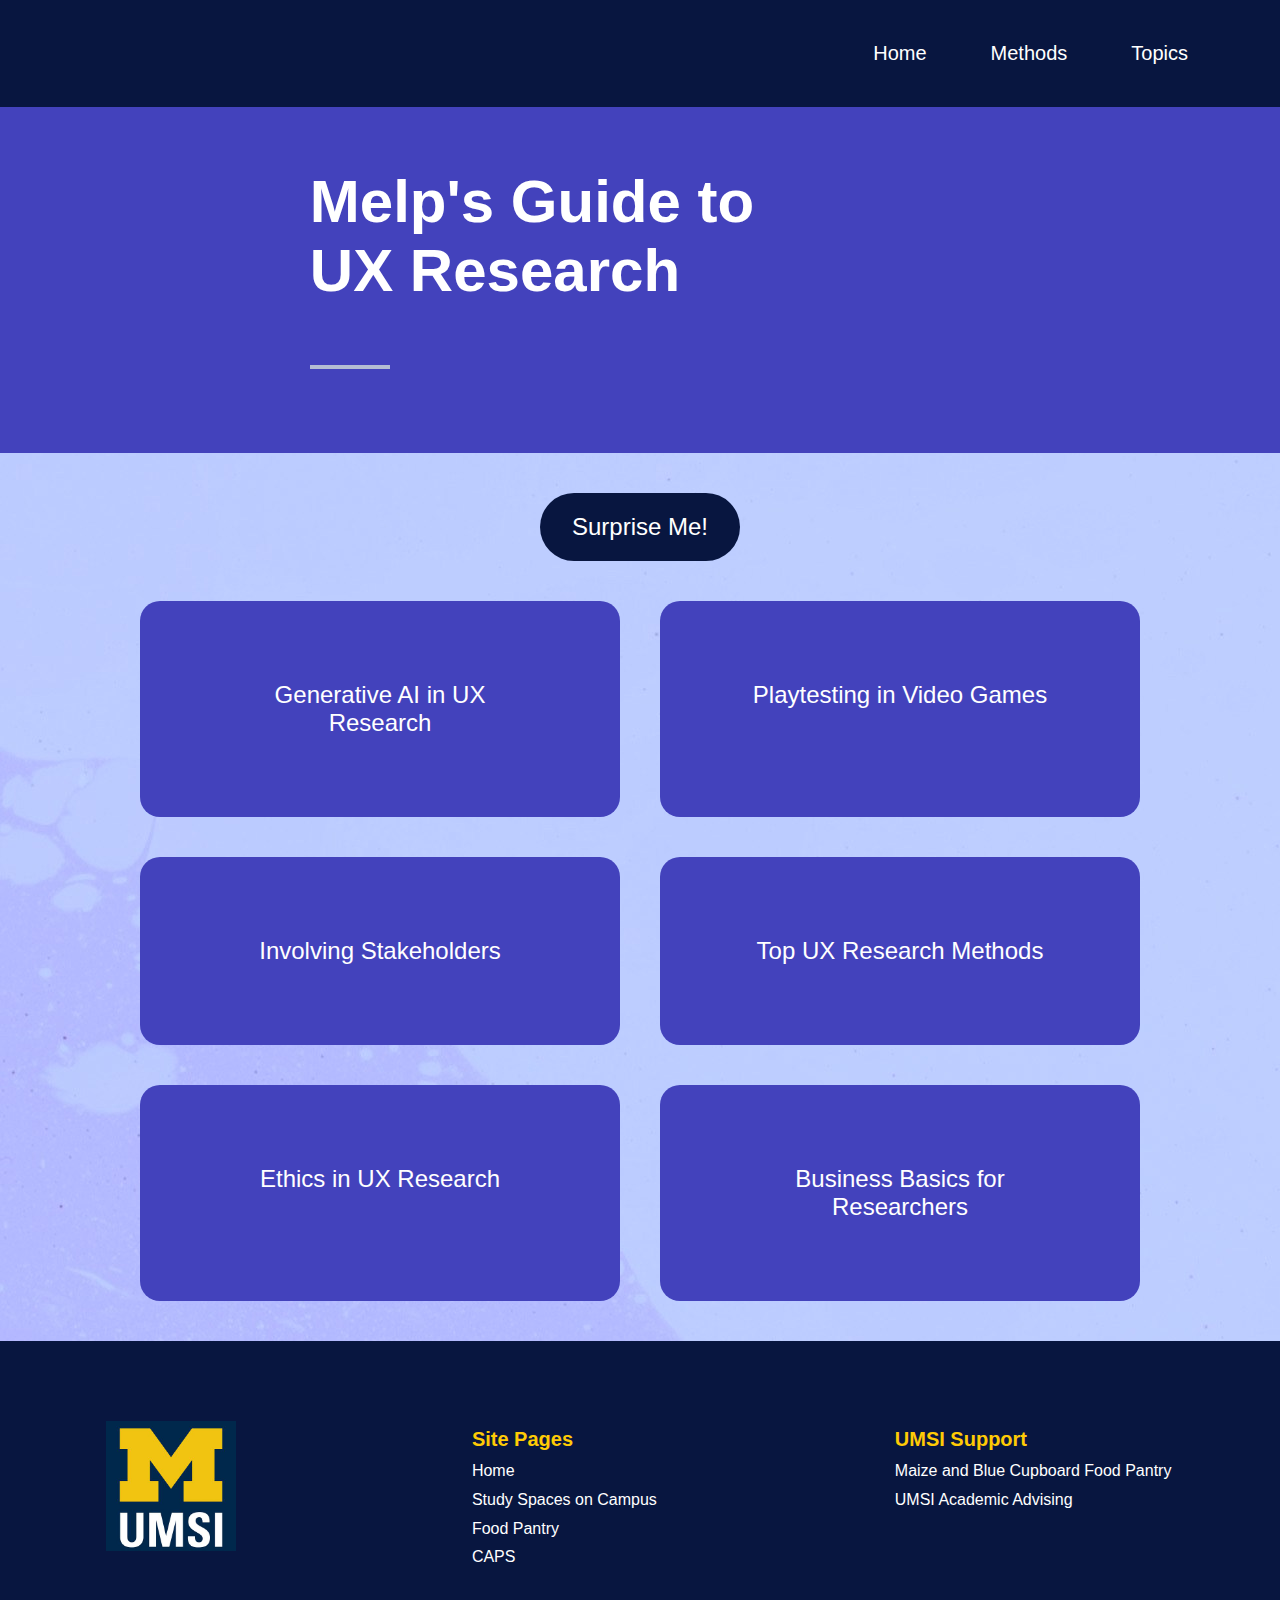
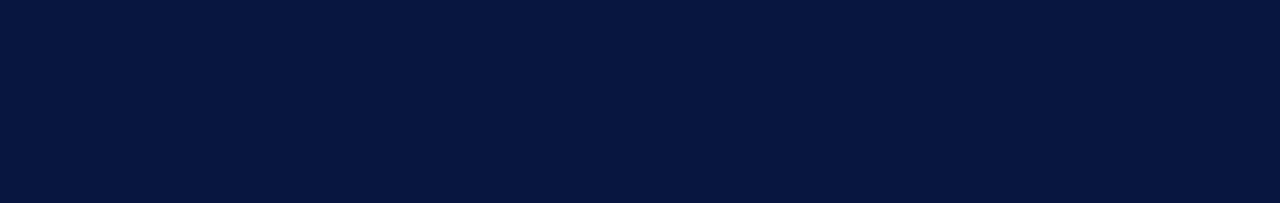
==== index.html @ e7c77e40 "initial commit for testing" ====
<!DOCTYPE html>
<html lang="en">
<head>
    <meta charset="UTF-8">
    <meta name="viewport" content="width=device-width, initial-scale=1.0">
    <link rel="stylesheet" href="css/html5reset.css">
    <link rel="stylesheet" href="css/style.css">
    <script src="index.js" defer></script>
    <title>Student Success Portal</title>
</head>
<body>
    <div class="skip">
        <a href="#main">Skip to Main Content</a>
    </div>
    <header class="header-container">
        
        <nav class="topBotomBordersIn">
            <ul>
                <li class="active"><a href = "index.html">Home</a></li>

                <!-- Code referenced from WS Schools -->
                <li class = "dropdown"><a href="#">Methods</a>
                    <!-- First Tier Drop Down -->
                    <div class="dropdown-content">
                        
                        <a href="methods.html">Methods</a>
                        <a href = "gen-ai.html">Gen AI</a>
                        <a href="games-uxr.html">Games</a>
                    </div>
                </li> 

                <li class = "dropdown"><a href="#">Topics</a>
                    <!-- First Tier Drop Down -->
                    <div class="dropdown-content">
                        
                        
                        <a href="stakeholders.html">Stakeholders</a>
                        <a href = "ethics.html">Ethics</a>
                        <a href = "business.html">Business</a>
                    </div>
                </li> 
            </ul>
        </nav>
          
        <!-- <img class="header-logo" src="images/UMSI_signature_vertical_informal_solidblue.jpg" alt="UMSI Logo"> -->
        <div class="title_section">
            <h1>Melp's Guide to <br> UX Research</h1>
            <div> </div>
        </div>
        
        

    </header>

    <article>
        <main class="container" id = "main">
            <a class="surprise" src="">Surprise Me!</a>
            
            <a class="article_link" href = "gen-ai.html">Generative AI in UX Research</a>

            <a class="article_link" href = "games-uxr.html">Playtesting in Video Games</a>

            <a class="article_link" href = "stakeholders.html">Involving Stakeholders</a>

            <a class="article_link" href = "methods.html">Top UX Research Methods</a>

            <a class="article_link" href = "ethics.html">Ethics in UX Research</a>

            <a class="article_link" href = "business.html">Business Basics for Researchers</a>

        </main>
    </article>

    <div w3-include-html="./footer.html"></div>

</body>
</html>
---- css/style.css ----
body {
    background-color: #F7F9FB;
    /* background-image: url("../images/bg2.png"); */
    /* Photo by Marjan Blan on Unsplash */
    background-image: url("../images/pawel-czerwinski-Q4X078YTABg-unsplash.jpg");

    /* Photo by Kseniya Lapteva,  Pawel Czerwinski on Unsplash */

      
    /* opacity: 0.5; */
    color: #000000;
    font-family: Arial, Helvetica, sans-serif;
  }

footer {
  width: 100%;
  padding: 20px;
  background-color: #081640;
  color: #ffffff;
}

h1 {
  font-size: 60px;
  font-weight: 800;
  padding: 20px 0px;
  font-family: Arial, Helvetica, sans-serif;
  text-align: left;
  color:white;

}

h2 {
  font-size: 24px;
  padding: 20px; 
  background-color:#4342BC;
}

h3 {
  margin-top: 16px;
  font-size: 16px;
}

h2, h3 {

  font-family: Arial, Helvetica, sans-serif;
  color:white;
  font-weight: bold;

}
p {
  font-size: 20px;
  color:#081640;
  line-height: 180%;
  /* padding: 10px 0px; */
  /* padding: 40px; */
  padding-top: 20px;
}

section li {
  margin-left: 20px;
  line-height: 150%;
  list-style-type: disc;

}

img {
  /* border:#00274C 2px solid; */
  margin-top: 10px;
}

figcaption {
  font-size: 12px;
  text-align:center; 
}


/* ------------------------------- */

main a:hover, main a:focus{
  /* background-color: yellow;  */
  /* text-decoration: underline; */
  background-color: #8C8BFF;
  /* background-color: #4342BC; */
  
  opacity: 1;
}
  
  
  
.title_section {
  color: white;
  max-width: 1000px;  
  padding-right: 20%;
  /* padding-top: 10%; */
  padding-bottom: 10%;
  padding-left: 40px;
}

.title_section div {
  position: absolute;
  margin-top: 40px;
  height: 4px;
  width: 80px;
  background-color: #B4BDD3;
}

.title_section p {
  color: white;
}

/* Step 2a: Write selector/rule property to position the default position for the skip class element*/ 

.skip a{
  position: absolute; 
  top: -40px;
  color: black;
}


/* Step 2b: Write selector/rule property to position the skip class element when it is in focus*/

.skip a:focus {
  position: absolute; 
  top: 20px;
  color: white;
}

/* Step 3: Write selector/rule property to style all elements when in focus*/
:focus {
  /* background-color: yellow;  */
  border-width: 2px;
  border-style: solid;

}

nav {
  font-size: 20px;
  font-family: Arial, Helvetica, sans-serif;
  text-align: left; 
  color: white; 
  background-color:#081640;
  width: 100%;

  
}

nav ul {
  display: flex;
  flex-direction:row;
  justify-content: flex-end;
  padding: 20px;
  margin: 40px;
  margin-top: 0px;
}

nav li a {
  /* background: #FFCB05; */
  /* color: white; */
  /* border: black solid 1px;  */
  /* border-radius: 10px; */
  padding: 4px;
  margin: 12px;
  text-align: center;
}



h1 {
  grid-column-start: 1;
  grid-column-end: -1;
}

section {
  grid-column-start: 1;
  grid-column-end: -1;
  border-bottom: #ffffff 2px solid;
  padding: 40px;
  /* margin: 40px; */
}

section h2{
  text-align: center;
}




.header-container {
  /* display: flex; 
  flex-direction:row; */
  /* grid-template-columns: 2fr 1fr; */
  width: 100%;
  /* padding: 20px; */
  
  /* gap: 15px; */
  /* background-color: #FFCB05; */
  background-color: #4342BC;
  /* background-image: url("../images/bg2.png"); */
  /* opacity: 0.5; */
  background-position: center;
  align-items: center;
  justify-items: center;
  
}

.footer-container{
  display: grid;
  grid-template-columns: 2fr 3fr 3fr;
  padding: 20px;
  gap: 15px;
  /* font-size: 12px; */
  line-height: 180%;
  justify-items: center;
  padding-bottom: 40px;
  margin-top: 20px;
}

.header-logo {
  padding: 10px;
  width: 150px;
}

.footer-title{
  font-weight: bold;
  color:#FFCB05;
}

article {
  margin: 40px;
}

.container {
  display: grid; 
  grid-template-columns: 1fr;
  width: 100%;
  /* padding: 5%; */
  max-width: 1000px;
  margin: auto;
  
  
  gap: 40px;
  align-items: center;
  justify-items: center;
}

/* This is the surprise article button */
.surprise {
  padding: 20px; 
  background-color:#081640; 
  border-radius: 100px;
  margin: auto;
  width: 200px;
  grid-column: 1 / -1;
}

/* These are the cards for the articles */
.article_link {
  padding: 80px; 
  background-color: #4342BC; 
  /* background-color:#081640; */
  /* opacity: 0.8; */
  /* margin: 40px 0px; */
  margin: auto;
  height: 100%;
  width: 100%;
  /* border: white 2px solid; */
  /* border-radius: 10px; */
}

/* .article_link:hover {
  background-color: #8C8BFF;
} */

.active {
  color: yellow;
}

main a {
  border-radius: 20px;
  color: white;
  font-size: 24px;
}

/* .dropdown_menu {
  display: flex;
  flex-direction: column;
} */

/* --------------------------------- */


.dropdown {
  position: relative;
  display: inline-block;
}

.dropdown-content {
  display: none;
  position: absolute;
  background-color: #081640;
  min-width: 160px;
  box-shadow: 0px 8px 16px 0px rgba(0,0,0,0.2);
  z-index: 1;
}

.dropdown-content a {
  color: black;
  padding: 12px 16px;
  text-decoration: none;
  display: block;
}

.dropdown-content a:hover {background-color: #081640}

.dropdown:hover .dropdown-content {
  display: block;
}

.dropdown:hover .dropbtn {
  background-color: #3e8e41;
}



/* --------------------------------- */






  
/* For tablet */

@media only screen and (min-width: 600px) {
  
  .container {
    grid-template-columns: 1fr 1fr 1fr 1fr;
    /* align-items: start; */
    gap: 40px;
    /* margin-top: 40px;
    margin-bottom: 120px; */
    }

  main a {
    grid-column: span 2;
    text-align: center;
    margin: auto;
    /* border-radius: 10px; */
    /* padding: 5%; */
    
  }

  /* .header-container {
    background-color:#FFCB05;
  } */

  /* p {
    padding: 20px;
  } */
  
  /* nav {
    text-align: end;
    padding: 30px 0px;

  }

  .about, .clients, .method-image, .contact-image {
    grid-column-start: 3;
    grid-column-end: 5;
  }

  .method, .contact, .about-image, .clients-image {
    grid-column-start: 2;
    grid-column-end: 4;
  }
  
  .text-block {
    max-height: 250px;
    overflow: auto;
  } */
  
}


  

/* Unique CSS Part, code used from EvyatarDa on codepen

https://codepen.io/EvyatarDa/pen/waKXMd?editors=1100

Also used chatGPT to help me understand why the code wasn't implementing properly and what selectors I should use
*/

/* Top and Bottom borders come in */
/* Ensures the navigation links are positioned relative to their pseudo-elements */
nav.topBotomBordersIn ul li a {
  position: relative;
  display: inline-block; /* Adjust display as needed for your design */
  padding: 10px 20px; /* Example padding, adjust as needed */
  text-decoration: none; /* Removes underline from links */
  color: white; /* Set the text color as needed */
}

/* Style for the animated borders */
nav.topBotomBordersIn ul li a:before, 
nav.topBotomBordersIn ul li a:after {
  content: "";
  position: absolute;
  left: 0;
  width: 100%;
  height: 2px;
  background: white; /* Color of the animated borders */
  opacity: 0;
  transition: all 0.3s ease;
}

nav.topBotomBordersIn ul li a:before {
  top: 0;
  transform: translateY(-10px);
}

nav.topBotomBordersIn ul li a:after {
  bottom: 0;
  transform: translateY(10px);
}

nav.topBotomBordersIn ul li a:hover:before, 
nav.topBotomBordersIn ul li a:hover:after {
  opacity: 1;
  transform: translateY(0px);
}
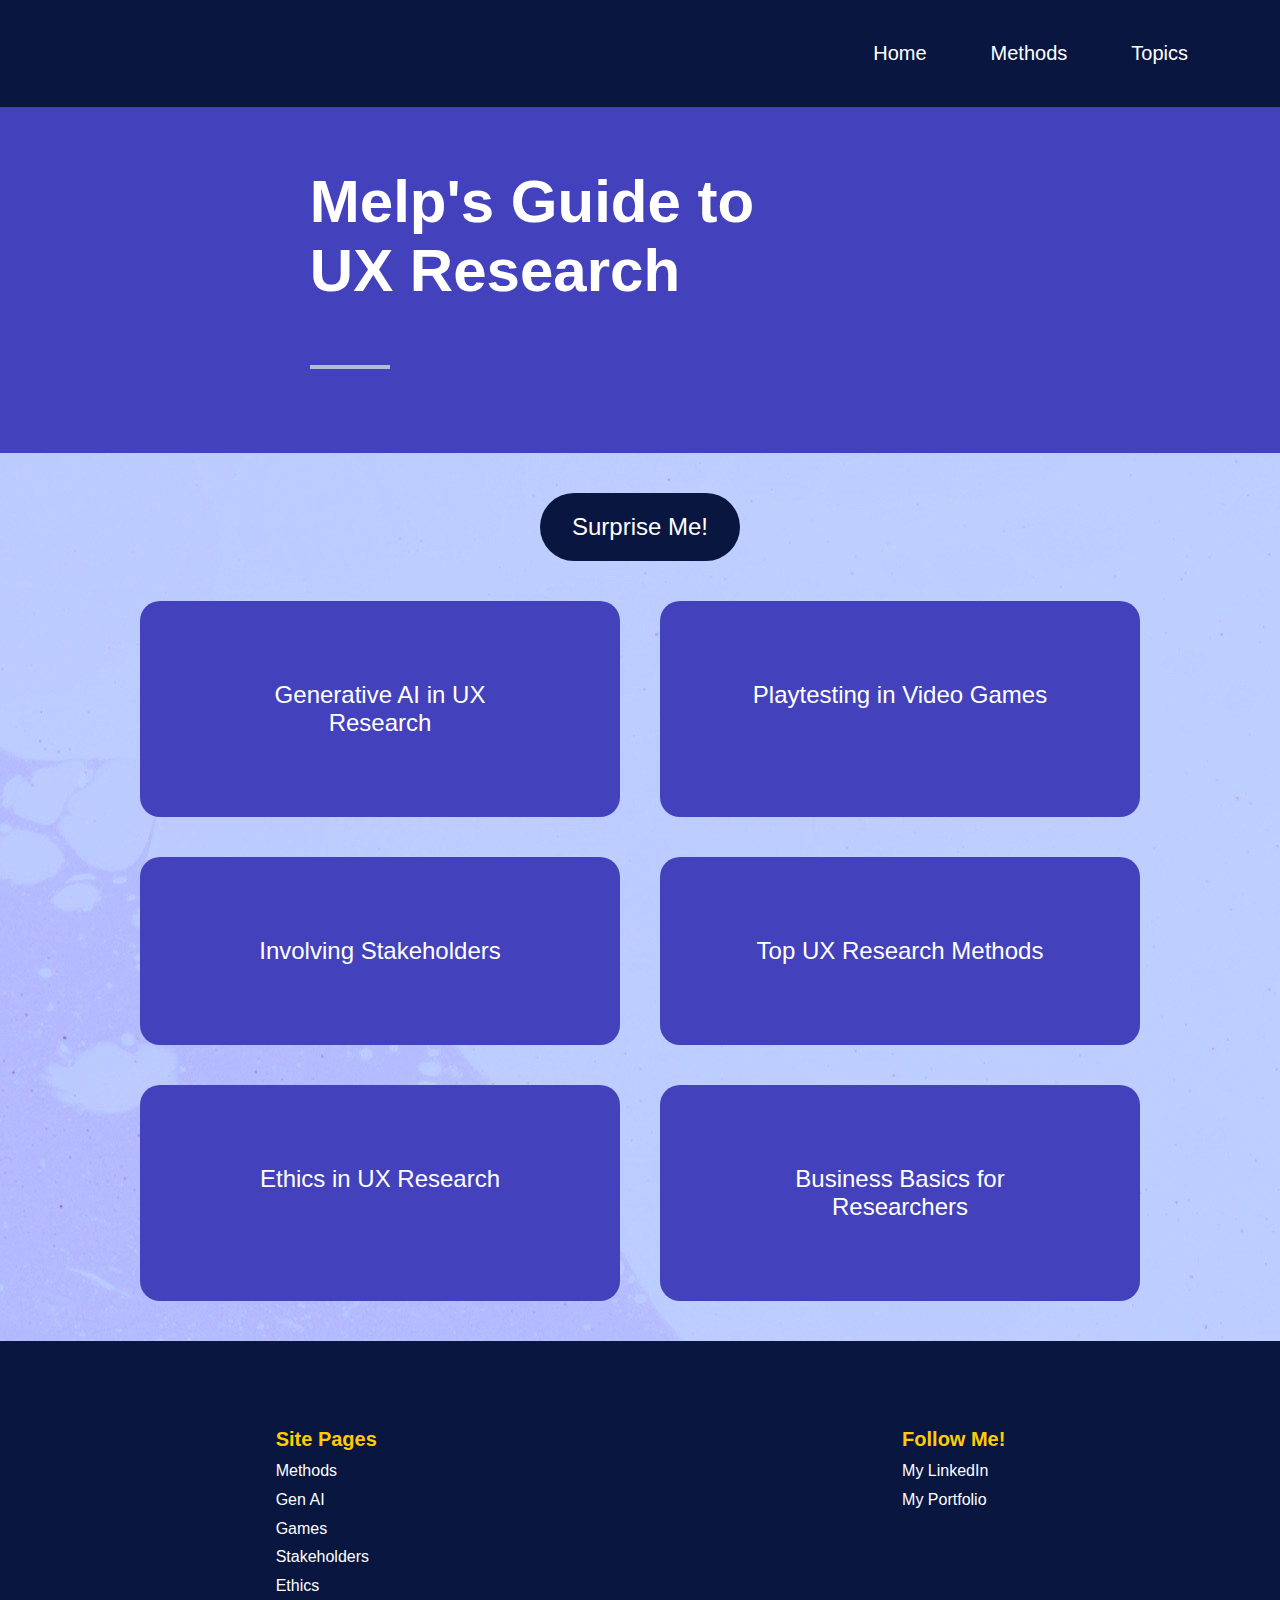
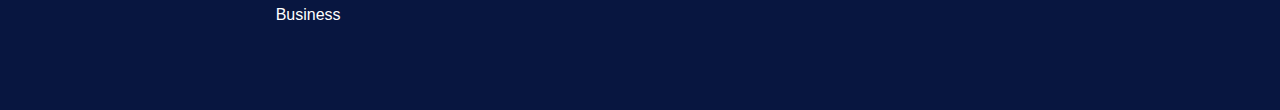
==== commit 495f5631: "s" ====
--- a/index.html
+++ b/index.html
@@ -73,5 +73,7 @@
 
     <div w3-include-html="./footer.html"></div>
 
+
+
 </body>
 </html>--- a/css/style.css
+++ b/css/style.css
@@ -205,7 +205,7 @@
 
 .footer-container{
   display: grid;
-  grid-template-columns: 2fr 3fr 3fr;
+  grid-template-columns: 3fr 3fr;
   padding: 20px;
   gap: 15px;
   /* font-size: 12px; */
